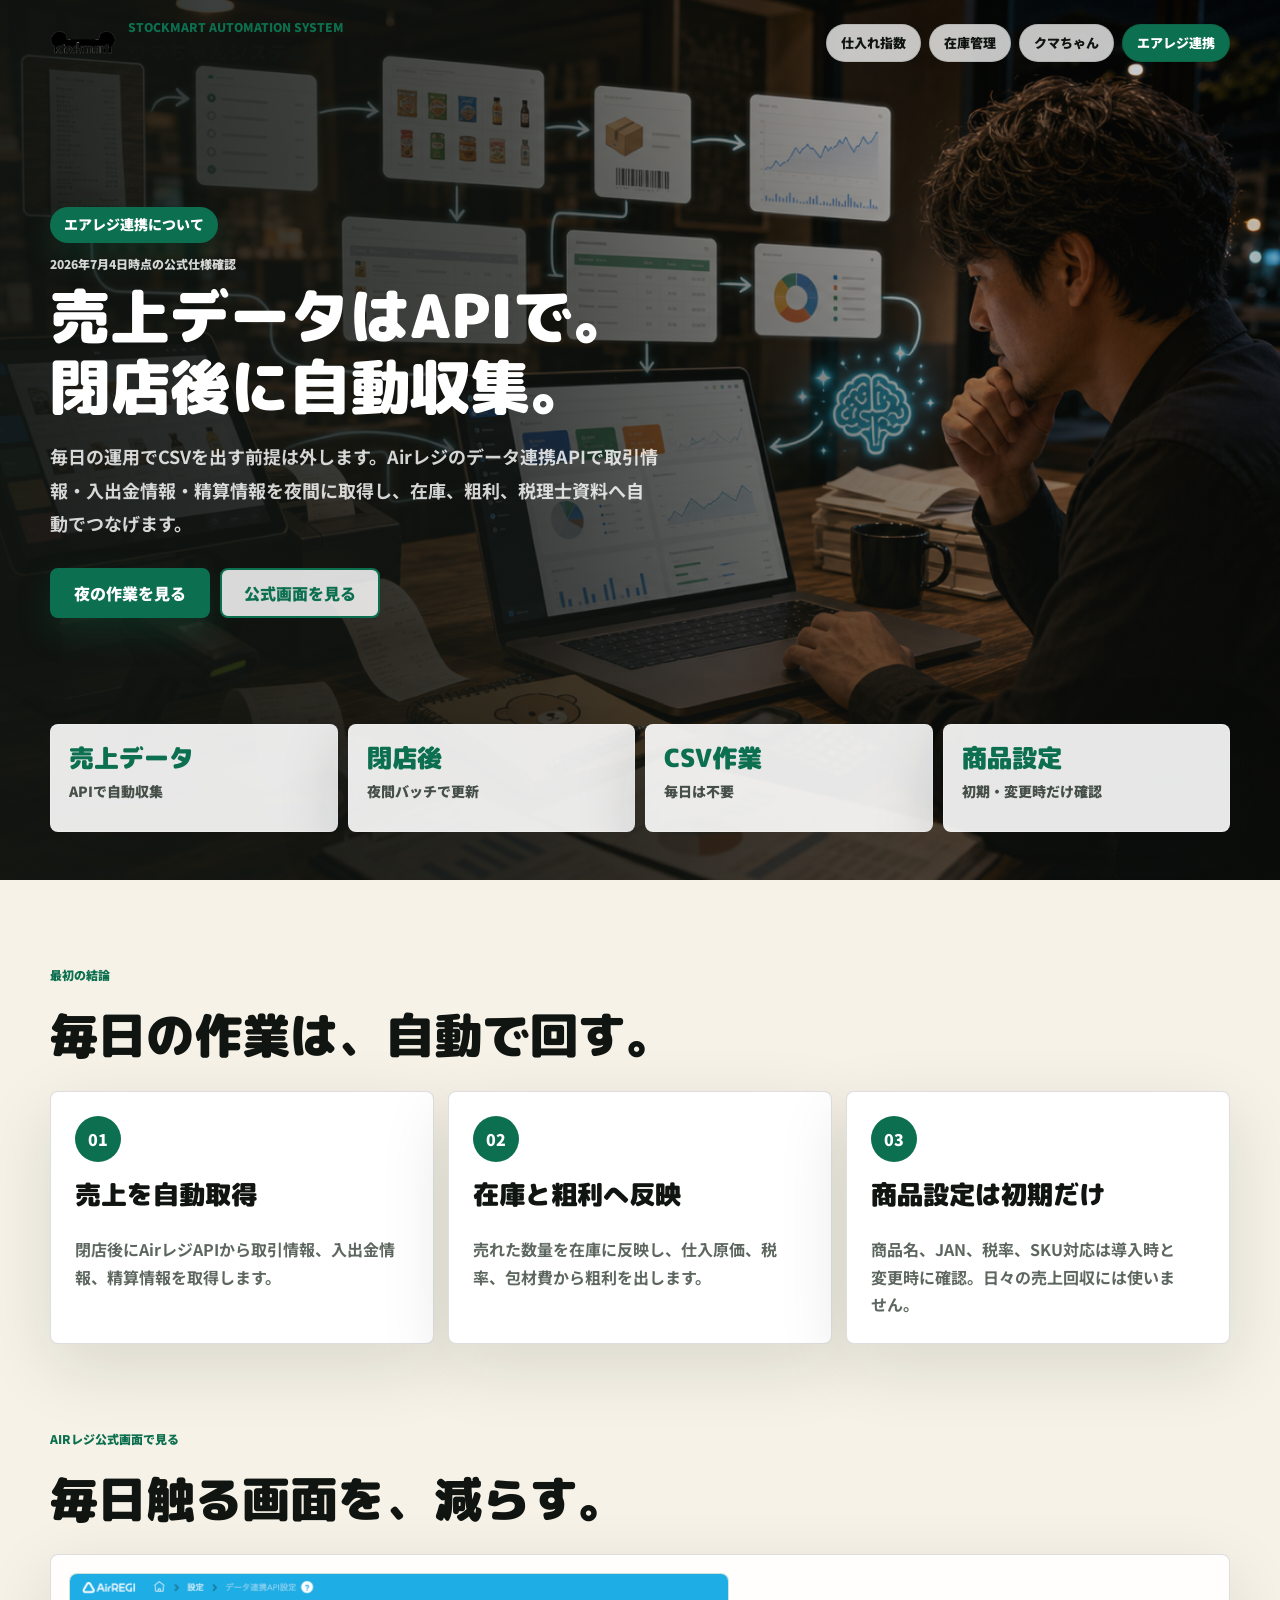
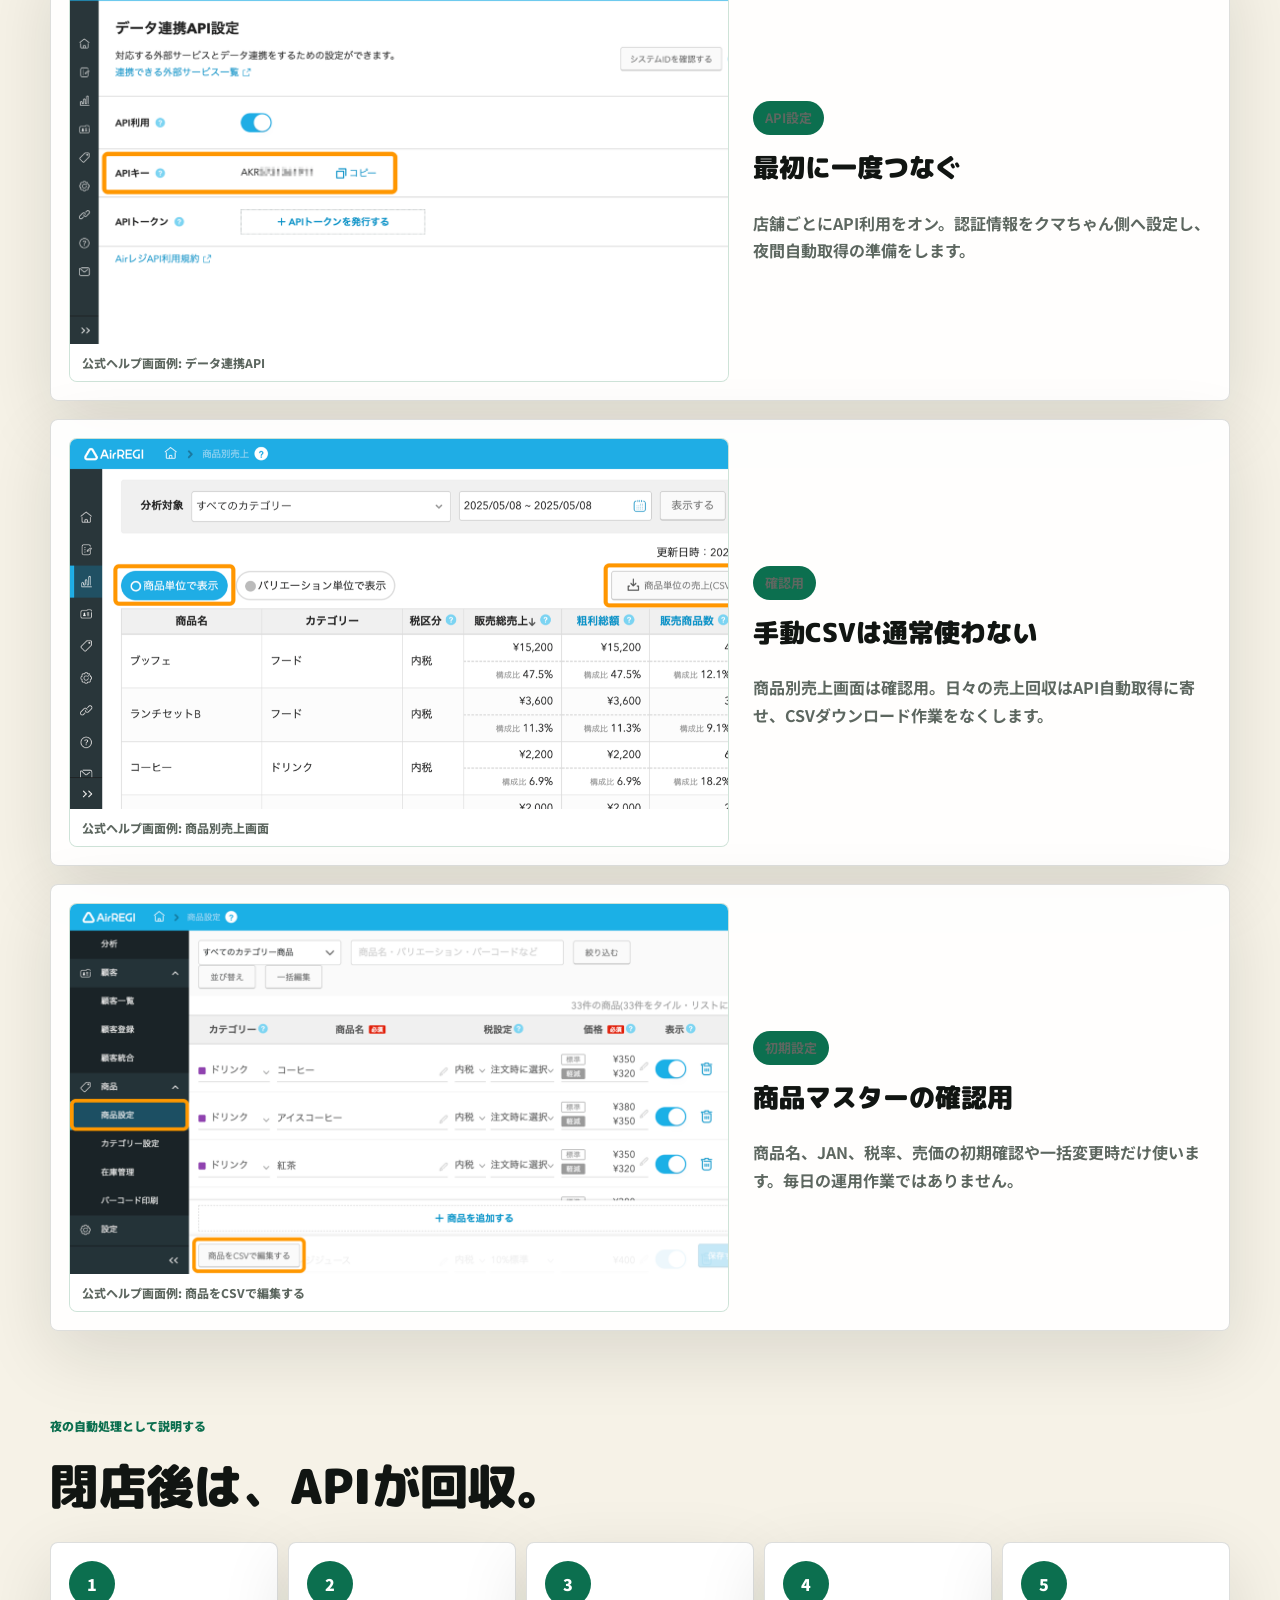
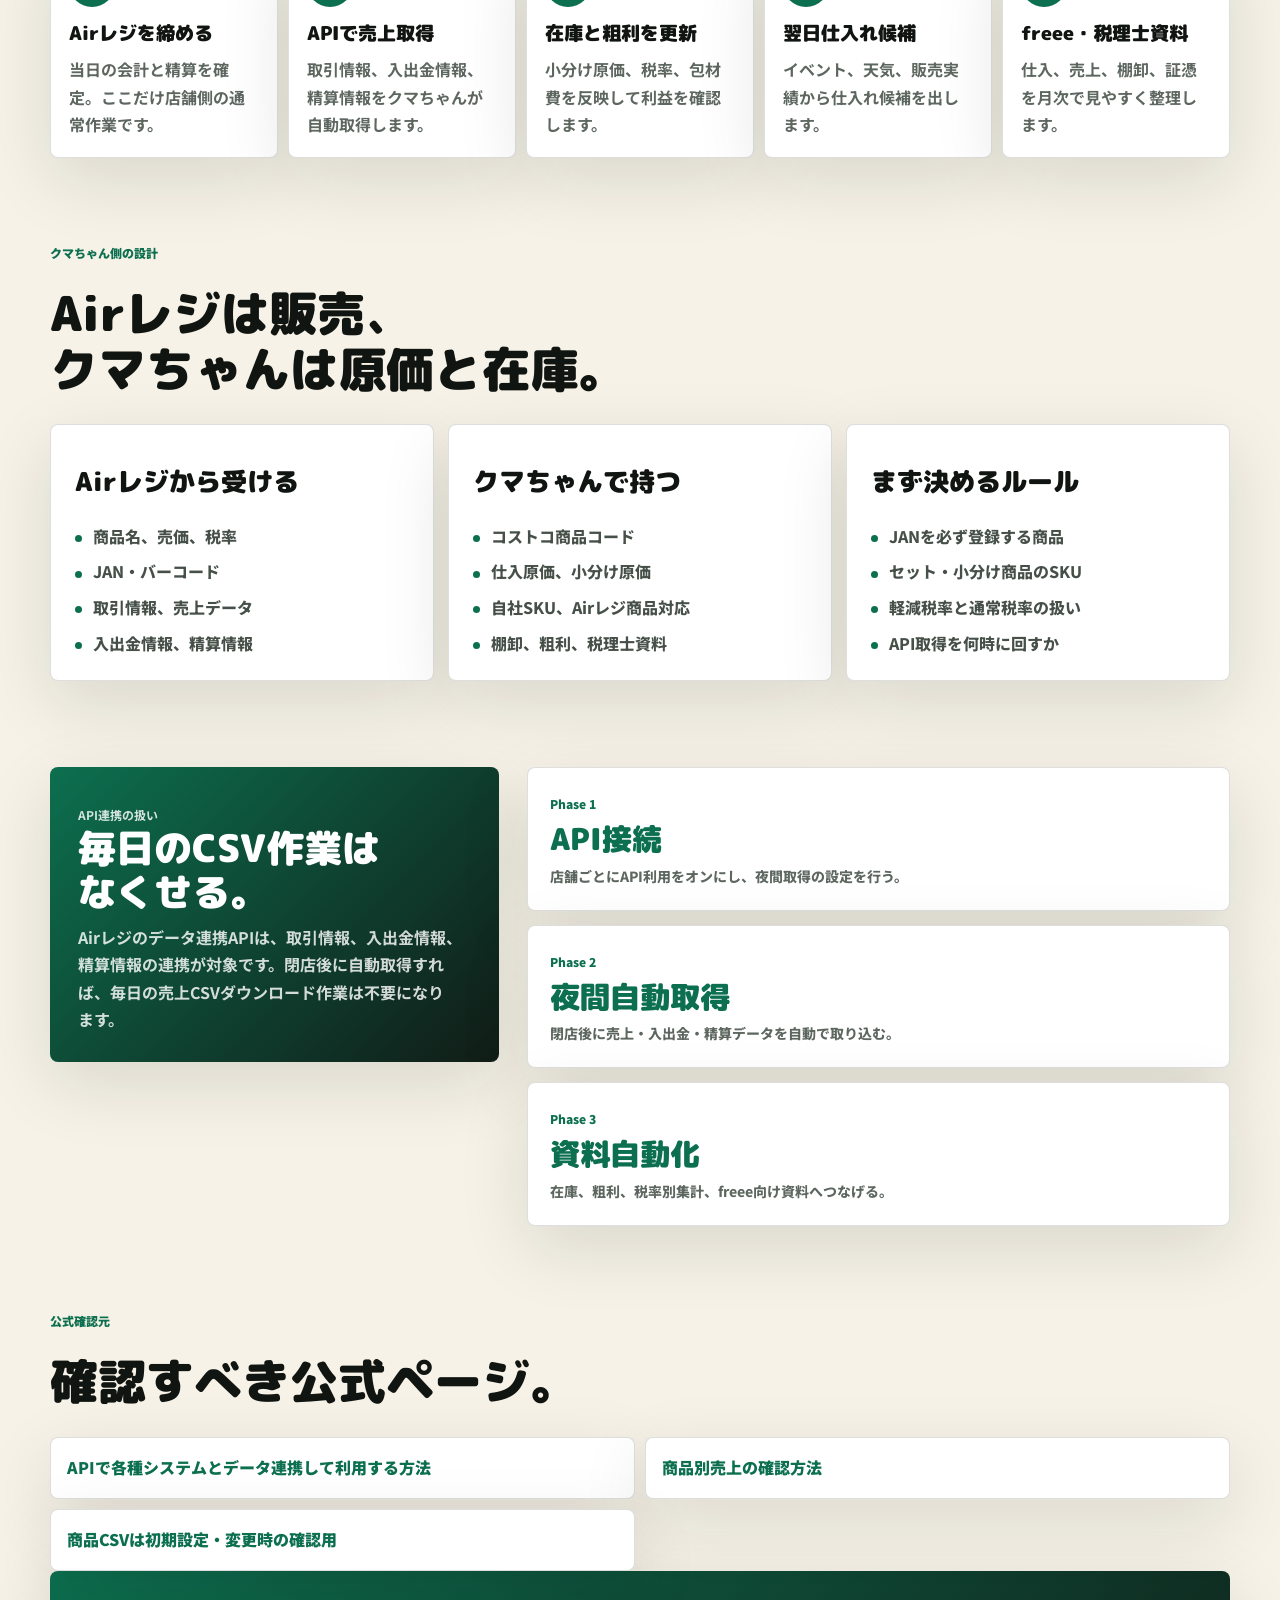
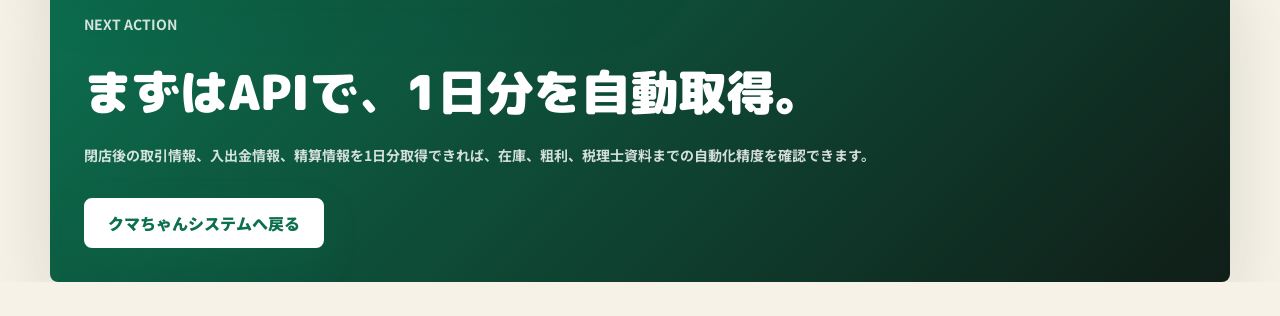
==== airregi-integration.html @ d3574bcf "Publish Stockmart LP pages" ====
<!doctype html>
<html lang="ja">
  <head>
    <meta charset="UTF-8" />
    <meta name="viewport" content="width=device-width, initial-scale=1.0" />
    <title>エアレジ連携について | クマちゃんシステム</title>
    <meta
      name="description"
      content="ストックマートのクマちゃんシステムとAirレジをAPI連携する考え方。閉店後の売上データ自動収集、在庫更新、粗利集計、freee・税理士資料までをわかりやすく整理します。"
    />
    <link rel="icon" href="./assets/stockmart-bear-logo-transparent.png" />
    <link rel="preconnect" href="https://fonts.googleapis.com" />
    <link rel="preconnect" href="https://fonts.gstatic.com" crossorigin />
    <link href="https://fonts.googleapis.com/css2?family=M+PLUS+Rounded+1c:wght@700;800;900&family=Noto+Sans+JP:wght@500;700;900&display=swap" rel="stylesheet" />
    <link rel="stylesheet" href="./system-proposal-v2.css?v=20260704-airregi" />
    <link rel="stylesheet" href="./airregi-integration.css?v=20260704-airregi" />
  </head>
  <body>
    <main class="sys-page airregi-page">
      <header class="sys-topbar">
        <a class="sys-brand" href="./index.html" aria-label="ストックマート デモトップへ">
          <img src="./assets/stockmart-bear-logo-transparent.png" alt="ストックマートのクマちゃんロゴ" />
          <span>
            <small>Stockmart automation system</small>
            <strong>クマちゃんシステム</strong>
          </span>
        </a>
        <nav class="sys-tabs" aria-label="画面切替">
          <a href="./index.html">仕入れ指数</a>
          <a href="./ocr.html">在庫管理</a>
          <a href="./system-proposal.html">クマちゃん</a>
          <a class="is-active" href="./airregi-integration.html" aria-current="page">エアレジ連携</a>
        </nav>
      </header>

      <section class="air-hero" aria-labelledby="air-title">
        <figure class="air-hero-image">
          <img src="./assets/airregi-integration-hero.png" alt="閉店後にAirレジAPI、商品マスター、売上履歴、会計資料をクマちゃんシステムへつなぐ夜間自動処理のイメージ" />
        </figure>
        <div class="air-hero-copy">
          <p class="hero-ai-message">エアレジ連携について</p>
          <p class="eyebrow">2026年7月4日時点の公式仕様確認</p>
          <h1 id="air-title"><span class="phrase">売上データはAPIで。</span><span class="phrase">閉店後に自動収集。</span></h1>
          <p class="air-lead">毎日の運用でCSVを出す前提は外します。Airレジのデータ連携APIで取引情報・入出金情報・精算情報を夜間に取得し、在庫、粗利、税理士資料へ自動でつなげます。</p>
          <div class="hero-actions">
            <a class="button primary" href="#night-work">夜の作業を見る</a>
            <a class="button secondary" href="#official-screens">公式画面を見る</a>
          </div>
        </div>
        <div class="air-hero-points" aria-label="連携の要点">
          <article><strong>売上データ</strong><span>APIで自動収集</span></article>
          <article><strong>閉店後</strong><span>夜間バッチで更新</span></article>
          <article><strong>CSV作業</strong><span>毎日は不要</span></article>
          <article><strong>商品設定</strong><span>初期・変更時だけ確認</span></article>
        </div>
      </section>

      <section class="section air-summary" aria-labelledby="summary-title">
        <div class="section-head">
          <p class="eyebrow">最初の結論</p>
          <h2 id="summary-title"><span class="phrase">毎日の作業は、</span><span class="phrase">自動で回す。</span></h2>
        </div>
        <div class="air-route-grid">
          <article>
            <span>01</span>
            <h3>売上を自動取得</h3>
            <p>閉店後にAirレジAPIから取引情報、入出金情報、精算情報を取得します。</p>
          </article>
          <article>
            <span>02</span>
            <h3>在庫と粗利へ反映</h3>
            <p>売れた数量を在庫に反映し、仕入原価、税率、包材費から粗利を出します。</p>
          </article>
          <article>
            <span>03</span>
            <h3>商品設定は初期だけ</h3>
            <p>商品名、JAN、税率、SKU対応は導入時と変更時に確認。日々の売上回収には使いません。</p>
          </article>
        </div>
      </section>

      <section id="official-screens" class="section official-screens" aria-labelledby="screen-title">
        <div class="section-head">
          <p class="eyebrow">Airレジ公式画面で見る</p>
          <h2 id="screen-title"><span class="phrase">毎日触る画面を、</span><span class="phrase">減らす。</span></h2>
        </div>
        <div class="screen-list">
          <article>
            <figure>
              <img src="./assets/airregi-official-api-auth.png" alt="Airレジのデータ連携API画面で認証情報をコピーする公式画面例" loading="lazy" decoding="async" />
              <figcaption>公式ヘルプ画面例: データ連携API</figcaption>
            </figure>
            <div>
              <p class="screen-label">API設定</p>
              <h3>最初に一度つなぐ</h3>
              <p>店舗ごとにAPI利用をオン。認証情報をクマちゃん側へ設定し、夜間自動取得の準備をします。</p>
            </div>
          </article>
          <article>
            <figure>
              <img src="./assets/airregi-official-sales-csv.png" alt="Airレジの商品別売上画面で商品単位の売上CSVをダウンロードする公式画面例" loading="lazy" decoding="async" />
              <figcaption>公式ヘルプ画面例: 商品別売上画面</figcaption>
            </figure>
            <div>
              <p class="screen-label">確認用</p>
              <h3>手動CSVは通常使わない</h3>
              <p>商品別売上画面は確認用。日々の売上回収はAPI自動取得に寄せ、CSVダウンロード作業をなくします。</p>
            </div>
          </article>
          <article>
            <figure>
              <img src="./assets/airregi-official-product-csv.png" alt="Airレジバックオフィスの商品設定画面で商品をCSVで編集する公式画面例" loading="lazy" decoding="async" />
              <figcaption>公式ヘルプ画面例: 商品をCSVで編集する</figcaption>
            </figure>
            <div>
              <p class="screen-label">初期設定</p>
              <h3>商品マスターの確認用</h3>
              <p>商品名、JAN、税率、売価の初期確認や一括変更時だけ使います。毎日の運用作業ではありません。</p>
            </div>
          </article>
        </div>
      </section>

      <section id="night-work" class="section night-work" aria-labelledby="night-title">
        <div class="section-head">
          <p class="eyebrow">夜の自動処理として説明する</p>
          <h2 id="night-title"><span class="phrase">閉店後は、</span><span class="phrase">APIが回収。</span></h2>
        </div>
        <div class="night-flow" aria-label="Airレジ連携の夜作業">
          <article>
            <span>1</span>
            <strong>Airレジを締める</strong>
            <p>当日の会計と精算を確定。ここだけ店舗側の通常作業です。</p>
          </article>
          <article>
            <span>2</span>
            <strong>APIで売上取得</strong>
            <p>取引情報、入出金情報、精算情報をクマちゃんが自動取得します。</p>
          </article>
          <article>
            <span>3</span>
            <strong>在庫と粗利を更新</strong>
            <p>小分け原価、税率、包材費を反映して利益を確認します。</p>
          </article>
          <article>
            <span>4</span>
            <strong>翌日仕入れ候補</strong>
            <p>イベント、天気、販売実績から仕入れ候補を出します。</p>
          </article>
          <article>
            <span>5</span>
            <strong>freee・税理士資料</strong>
            <p>仕入、売上、棚卸、証憑を月次で見やすく整理します。</p>
          </article>
        </div>
      </section>

      <section class="section data-design" aria-labelledby="design-title">
        <div class="section-head">
          <p class="eyebrow">クマちゃん側の設計</p>
          <h2 id="design-title"><span class="phrase">Airレジは販売、</span><span class="phrase">クマちゃんは原価と在庫。</span></h2>
        </div>
        <div class="data-grid">
          <article>
            <h3>Airレジから受ける</h3>
            <ul>
              <li>商品名、売価、税率</li>
              <li>JAN・バーコード</li>
              <li>取引情報、売上データ</li>
              <li>入出金情報、精算情報</li>
            </ul>
          </article>
          <article>
            <h3>クマちゃんで持つ</h3>
            <ul>
              <li>コストコ商品コード</li>
              <li>仕入原価、小分け原価</li>
              <li>自社SKU、Airレジ商品対応</li>
              <li>棚卸、粗利、税理士資料</li>
            </ul>
          </article>
          <article>
            <h3>まず決めるルール</h3>
            <ul>
              <li>JANを必ず登録する商品</li>
              <li>セット・小分け商品のSKU</li>
              <li>軽減税率と通常税率の扱い</li>
              <li>API取得を何時に回すか</li>
            </ul>
          </article>
        </div>
      </section>

      <section class="section api-plan" aria-labelledby="api-title">
        <div class="api-main">
          <p class="eyebrow">API連携の扱い</p>
          <h2 id="api-title"><span class="phrase">毎日のCSV作業は</span><span class="phrase">なくせる。</span></h2>
          <p>Airレジのデータ連携APIは、取引情報、入出金情報、精算情報の連携が対象です。閉店後に自動取得すれば、毎日の売上CSVダウンロード作業は不要になります。</p>
        </div>
        <div class="api-cards">
          <article>
            <small>Phase 1</small>
            <strong>API接続</strong>
            <span>店舗ごとにAPI利用をオンにし、夜間取得の設定を行う。</span>
          </article>
          <article>
            <small>Phase 2</small>
            <strong>夜間自動取得</strong>
            <span>閉店後に売上・入出金・精算データを自動で取り込む。</span>
          </article>
          <article>
            <small>Phase 3</small>
            <strong>資料自動化</strong>
            <span>在庫、粗利、税率別集計、freee向け資料へつなげる。</span>
          </article>
        </div>
      </section>

      <section class="section source-section" aria-labelledby="source-title">
        <div class="section-head">
          <p class="eyebrow">公式確認元</p>
          <h2 id="source-title"><span class="phrase">確認すべき公式ページ。</span></h2>
        </div>
        <div class="source-list">
          <a href="https://faq.airregi.jp/hc/ja/articles/48202752451353-API%E3%81%A7%E5%90%84%E7%A8%AE%E3%82%B7%E3%82%B9%E3%83%86%E3%83%A0%E3%81%A8%E3%83%87%E3%83%BC%E3%82%BF%E9%80%A3%E6%90%BA%E3%81%97%E3%81%A6%E5%88%A9%E7%94%A8%E3%81%99%E3%82%8B%E6%96%B9%E6%B3%95" target="_blank" rel="noreferrer">APIで各種システムとデータ連携して利用する方法</a>
          <a href="https://faq.airregi.jp/hc/ja/articles/202856694-%E5%95%86%E5%93%81%E5%88%A5%E5%A3%B2%E4%B8%8A%E3%81%AE%E7%A2%BA%E8%AA%8D%E6%96%B9%E6%B3%95" target="_blank" rel="noreferrer">商品別売上の確認方法</a>
          <a href="https://faq.airregi.jp/hc/ja/articles/19287077375257-%E5%95%86%E5%93%81%E3%82%92CSV%E3%83%95%E3%82%A1%E3%82%A4%E3%83%AB%E3%81%A7%E4%B8%80%E6%8B%AC%E7%99%BB%E9%8C%B2-%E7%B7%A8%E9%9B%86%E3%81%99%E3%82%8B" target="_blank" rel="noreferrer">商品CSVは初期設定・変更時の確認用</a>
        </div>
      </section>

      <section class="section final-section" aria-labelledby="final-title">
        <p class="eyebrow">Next Action</p>
        <h2 id="final-title"><span class="phrase">まずはAPIで、</span><span class="phrase">1日分を自動取得。</span></h2>
        <p>閉店後の取引情報、入出金情報、精算情報を1日分取得できれば、在庫、粗利、税理士資料までの自動化精度を確認できます。</p>
        <a class="button final-button" href="./system-proposal.html">クマちゃんシステムへ戻る</a>
      </section>
    </main>
  </body>
</html>
---- system-proposal-v2.css ----
:root {
  color-scheme: light;
  --ink: #111512;
  --muted: #5d6760;
  --paper: #f6f2e7;
  --panel: #ffffff;
  --line: rgba(17, 21, 18, 0.14);
  --green: #0c6f4f;
  --green-dark: #084632;
  --lime: #b7d734;
  --yellow: #ffe26f;
  --orange: #f47a3c;
  --shadow: 0 22px 70px rgba(17, 21, 18, 0.12);
}

* {
  box-sizing: border-box;
}

html {
  scroll-behavior: smooth;
}

body {
  margin: 0;
  color: var(--ink);
  background:
    linear-gradient(180deg, rgba(255, 226, 111, 0.16), transparent 420px),
    var(--paper);
  font-family: "Noto Sans JP", system-ui, -apple-system, BlinkMacSystemFont, "Segoe UI", sans-serif;
  line-break: normal;
  word-break: normal;
}

a {
  color: inherit;
}

img {
  display: block;
  max-width: 100%;
}

.sys-page {
  overflow: clip;
}

.sys-page * {
  min-width: 0;
}

.sys-topbar {
  position: absolute;
  top: 0;
  left: 50%;
  z-index: 10;
  display: flex;
  align-items: center;
  justify-content: space-between;
  gap: 20px;
  width: min(1180px, calc(100vw - 32px));
  padding: 18px 0;
  transform: translateX(-50%);
}

.sys-brand {
  display: inline-flex;
  align-items: center;
  gap: 12px;
  text-decoration: none;
}

.sys-brand img {
  width: 66px;
}

.sys-brand span {
  display: grid;
  gap: 2px;
}

.sys-brand small,
.eyebrow,
.hero-metrics small,
.payback-cards small,
.mock-grid small,
.start-list span {
  color: var(--green);
  font-size: 12px;
  font-weight: 900;
  letter-spacing: 0;
  text-transform: uppercase;
}

.sys-brand strong {
  font-family: "M PLUS Rounded 1c", "Noto Sans JP", sans-serif;
  font-size: 20px;
  font-weight: 900;
}

.sys-tabs {
  display: flex;
  flex-wrap: wrap;
  gap: 8px;
}

.sys-tabs a {
  display: inline-flex;
  align-items: center;
  justify-content: center;
  min-height: 38px;
  padding: 0 14px;
  border: 1px solid rgba(17, 21, 18, 0.1);
  border-radius: 999px;
  background: rgba(255, 255, 255, 0.76);
  font-size: 13px;
  font-weight: 900;
  text-decoration: none;
  backdrop-filter: blur(14px);
}

.sys-tabs a.is-active {
  color: #fff;
  background: var(--green);
}

.sys-hero {
  position: relative;
  display: grid;
  min-height: 880px;
  padding: 128px calc((100vw - min(1180px, calc(100vw - 32px))) / 2) 48px;
  background: #f8f5ed;
}

.hero-image {
  position: absolute;
  inset: 0;
  margin: 0;
}

.hero-image::after {
  position: absolute;
  inset: 0;
  content: "";
  background:
    linear-gradient(90deg, rgba(246, 242, 231, 0.98) 0%, rgba(246, 242, 231, 0.9) 32%, rgba(246, 242, 231, 0.24) 62%, rgba(246, 242, 231, 0.02) 100%),
    linear-gradient(180deg, rgba(246, 242, 231, 0.15), rgba(246, 242, 231, 0.92));
}

.hero-image img {
  width: 100%;
  height: 100%;
  object-fit: cover;
  object-position: center;
}

.hero-copy {
  position: relative;
  z-index: 2;
  align-self: center;
  width: min(650px, calc(100vw - 32px));
  padding: 70px 0 78px;
}

.eyebrow {
  margin: 0 0 12px;
}

.hero-ai-message {
  display: inline-flex;
  align-items: center;
  min-height: 36px;
  padding: 0 14px;
  margin: 0 0 12px;
  border-radius: 999px;
  color: #fff;
  background: var(--green);
  font-size: 14px;
  font-weight: 900;
  line-height: 1.4;
  box-shadow: 0 14px 30px rgba(12, 111, 79, 0.22);
}

h1,
h2,
h3,
p {
  margin-top: 0;
}

.hero-copy h1,
.section h2,
.final-section h2 {
  margin: 0;
  font-family: "M PLUS Rounded 1c", "Noto Sans JP", sans-serif;
  font-weight: 900;
  letter-spacing: 0;
  text-wrap: balance;
  word-break: keep-all;
  overflow-wrap: normal;
}

.phrase {
  display: inline-block;
  white-space: nowrap;
}

.hero-copy h1 {
  max-width: 580px;
  font-size: 86px;
  line-height: 0.98;
  white-space: nowrap;
}

.hero-lead {
  max-width: 570px;
  margin: 22px 0 0;
  color: #26302a;
  font-size: 19px;
  font-weight: 700;
  line-height: 1.86;
  text-wrap: pretty;
}

.keep {
  white-space: nowrap;
}

.hero-actions {
  display: flex;
  flex-wrap: wrap;
  gap: 10px;
  margin-top: 28px;
}

.button {
  display: inline-flex;
  align-items: center;
  justify-content: center;
  white-space: nowrap;
  min-height: 50px;
  padding: 0 22px;
  border: 2px solid var(--green);
  border-radius: 8px;
  font-weight: 900;
  text-decoration: none;
  word-break: keep-all;
}

.button.primary,
.final-button {
  color: #fff;
  background: var(--green);
  box-shadow: 0 14px 34px rgba(12, 111, 79, 0.24);
}

.button.secondary {
  color: var(--green);
  background: rgba(255, 255, 255, 0.84);
}

.hero-benefits {
  position: relative;
  z-index: 2;
  align-self: end;
  width: min(1180px, calc(100vw - 32px));
}

.benefit-kicker {
  display: inline-flex;
  align-items: center;
  min-height: 34px;
  padding: 0 12px;
  margin: 0 0 10px;
  border-radius: 999px;
  color: #fff;
  background: rgba(17, 21, 18, 0.78);
  font-size: 13px;
  font-weight: 900;
  backdrop-filter: blur(12px);
}

.hero-metrics {
  display: grid;
  grid-template-columns: repeat(auto-fit, minmax(175px, 1fr));
  gap: 10px;
}

.hero-metrics article,
.impact-grid article,
.flow-lane article,
.payback-cards article,
.feature-grid article,
.start-list li,
.check-section li {
  border: 1px solid var(--line);
  border-radius: 8px;
  background: rgba(255, 255, 255, 0.91);
  box-shadow: var(--shadow);
}

.hero-metrics article {
  min-height: 150px;
  padding: 16px;
  backdrop-filter: blur(16px);
}

.hero-metrics small {
  display: inline-flex;
  align-items: center;
  justify-content: center;
  width: 32px;
  height: 32px;
  border-radius: 50%;
  color: #fff;
  background: var(--green);
}

.hero-metrics strong {
  display: block;
  min-height: 52px;
  margin-top: 12px;
  font-family: "M PLUS Rounded 1c", "Noto Sans JP", sans-serif;
  color: var(--green);
  font-size: 23px;
  font-weight: 900;
  line-height: 1.12;
  white-space: nowrap;
}

.hero-metrics span,
.impact-grid p,
.flow-lane p,
.payback-main p,
.feature-grid p,
.demand-copy p,
.expansion-copy p,
.final-section p,
.check-section li {
  display: block;
  margin-top: 8px;
  color: var(--muted);
  font-size: 14px;
  font-weight: 700;
  line-height: 1.7;
  text-wrap: pretty;
}

.section,
.final-section {
  width: min(1180px, calc(100vw - 32px));
  margin: 0 auto;
}

.section {
  padding: 86px 0 0;
}

.section-head {
  display: grid;
  gap: 12px;
  max-width: 840px;
}

.section h2,
.final-section h2 {
  font-size: 48px;
  line-height: 1.16;
}

.impact-grid {
  display: grid;
  grid-template-columns: repeat(4, 1fr);
  gap: 12px;
  margin-top: 28px;
}

.impact-image {
  margin: 28px 0 0;
  overflow: hidden;
  border: 1px solid var(--line);
  border-radius: 8px;
  background: #fff;
  box-shadow: var(--shadow);
}

.impact-grid article,
.feature-grid article {
  padding: 20px;
}

.impact-grid span {
  display: inline-flex;
  align-items: center;
  min-height: 32px;
  padding: 0 12px;
  border-radius: 999px;
  color: #fff;
  background: var(--green);
  font-size: 13px;
  font-weight: 900;
}

.impact-grid h3,
.feature-grid h3 {
  margin: 16px 0 0;
  font-size: 21px;
  line-height: 1.34;
  text-wrap: balance;
  word-break: keep-all;
}

.simple-grid {
  display: grid;
  grid-template-columns: repeat(3, 1fr);
  gap: 12px;
  margin-top: 28px;
}

.simple-grid article {
  min-height: 210px;
  padding: 24px;
  border: 1px solid var(--line);
  border-radius: 8px;
  background: #fff;
  box-shadow: var(--shadow);
}

.simple-grid span {
  display: grid;
  place-items: center;
  width: 54px;
  height: 54px;
  border-radius: 50%;
  color: #fff;
  background: var(--green);
  font-family: "M PLUS Rounded 1c", "Noto Sans JP", sans-serif;
  font-size: 24px;
  font-weight: 900;
}

.simple-grid h3 {
  margin: 20px 0 0;
  font-family: "M PLUS Rounded 1c", "Noto Sans JP", sans-serif;
  font-size: 30px;
  line-height: 1.2;
}

.simple-grid p {
  margin: 12px 0 0;
  color: var(--muted);
  font-size: 15px;
  font-weight: 700;
  line-height: 1.7;
}

.compare-section {
  display: grid;
  grid-template-columns: minmax(260px, 380px) minmax(0, 1fr);
  gap: 28px;
  align-items: end;
}

.compare-copy {
  padding-bottom: 16px;
}

.compare-image,
.dashboard-image,
.demand-image,
.customer-image,
.expansion-image {
  margin: 0;
  overflow: hidden;
  border: 1px solid var(--line);
  border-radius: 8px;
  background: #fff;
  box-shadow: var(--shadow);
}

.compare-image {
  position: relative;
}

.compare-image img,
.dashboard-image img,
.demand-image img,
.customer-image img,
.impact-image img,
.expansion-image img {
  width: 100%;
  aspect-ratio: 16 / 9;
  object-fit: cover;
}

.compare-image figcaption {
  position: absolute;
  right: 0;
  bottom: 0;
  left: 0;
  display: grid;
  grid-template-columns: 1fr 1fr;
  gap: 1px;
  padding: 10px;
  background: linear-gradient(180deg, transparent, rgba(0, 0, 0, 0.62));
}

.compare-image figcaption span {
  display: inline-flex;
  align-items: center;
  justify-content: center;
  min-height: 42px;
  padding: 0 12px;
  border-radius: 8px;
  color: #fff;
  background: rgba(17, 21, 18, 0.68);
  font-size: 14px;
  font-weight: 900;
  text-align: center;
}

.flow-lane {
  display: grid;
  grid-template-columns: repeat(5, 1fr);
  gap: 10px;
  margin-top: 28px;
}

.flow-lane article {
  padding: 18px;
}

.flow-lane span {
  display: inline-flex;
  align-items: center;
  justify-content: center;
  width: 42px;
  height: 42px;
  border-radius: 50%;
  color: #fff;
  background: var(--green);
  font-weight: 900;
}

.flow-lane strong {
  display: block;
  margin-top: 14px;
  font-size: 18px;
  line-height: 1.35;
}

.payback-section {
  display: grid;
  grid-template-columns: minmax(300px, 440px) minmax(0, 1fr);
  gap: 28px;
  align-items: start;
}

.payback-main {
  position: sticky;
  top: 20px;
  padding: 28px;
  border-radius: 8px;
  color: #fff;
  background:
    linear-gradient(135deg, rgba(12, 111, 79, 0.94), rgba(17, 21, 18, 0.93)),
    var(--green);
  box-shadow: var(--shadow);
}

.payback-main .eyebrow,
.payback-main p {
  color: rgba(255, 255, 255, 0.82);
}

.payback-main h2 {
  color: #fff;
  font-size: 40px;
}

.payback-cards {
  display: grid;
  grid-template-columns: repeat(3, 1fr);
  gap: 12px;
}

.payback-cards article {
  padding: 20px;
}

.payback-cards strong {
  display: block;
  margin-top: 10px;
  font-family: "M PLUS Rounded 1c", "Noto Sans JP", sans-serif;
  color: var(--green);
  font-size: 32px;
  font-weight: 900;
  line-height: 1;
  white-space: nowrap;
}

.payback-cards span {
  display: block;
  margin-top: 10px;
  color: var(--muted);
  font-size: 13px;
  font-weight: 900;
}

.payback-bars {
  display: grid;
  grid-column: 2;
  gap: 12px;
  margin-top: 14px;
  padding: 18px;
  border: 1px solid var(--line);
  border-radius: 8px;
  background: #fff;
  box-shadow: var(--shadow);
}

.payback-bars div {
  display: grid;
  grid-template-columns: minmax(0, 1fr) 88px;
  gap: 12px;
  align-items: center;
}

.payback-bars span {
  position: relative;
  display: flex;
  align-items: center;
  min-height: 34px;
  padding: 0 10px;
  overflow: hidden;
  isolation: isolate;
  border-radius: 8px;
  color: #fff;
  background: #dde6df;
  font-size: 13px;
  font-weight: 900;
}

.payback-bars span::before {
  position: absolute;
  inset: 0 auto 0 0;
  z-index: -1;
  width: var(--w);
  content: "";
  background: linear-gradient(90deg, var(--green), var(--lime));
}

.payback-bars strong {
  color: var(--green);
  font-family: "M PLUS Rounded 1c", "Noto Sans JP", sans-serif;
  font-size: 22px;
  font-weight: 900;
  text-align: right;
  white-space: nowrap;
}

.dashboard-section,
.demand-section,
.customer-section,
.expansion-section {
  display: grid;
  grid-template-columns: minmax(0, 1.12fr) minmax(300px, 0.88fr);
  gap: 28px;
  align-items: center;
}

.screen-mock {
  margin-top: 24px;
  padding: 16px;
  border: 1px solid var(--line);
  border-radius: 8px;
  background: #fff;
  box-shadow: var(--shadow);
}

.mock-top {
  display: flex;
  align-items: center;
  justify-content: space-between;
  gap: 10px;
  padding: 14px;
  border-radius: 8px;
  color: #fff;
  background: var(--green);
  font-weight: 900;
}

.mock-top strong {
  color: var(--yellow);
}

.mock-grid {
  display: grid;
  grid-template-columns: repeat(2, 1fr);
  gap: 10px;
  margin-top: 10px;
}

.mock-grid article {
  min-height: 96px;
  padding: 14px;
  border-radius: 8px;
  background: #f3f7f0;
}

.mock-grid strong {
  display: block;
  margin-top: 10px;
  font-family: "M PLUS Rounded 1c", "Noto Sans JP", sans-serif;
  color: var(--green);
  font-size: 28px;
  font-weight: 900;
}

.demand-section,
.customer-section {
  grid-template-columns: minmax(300px, 0.78fr) minmax(0, 1.22fr);
}

.expansion-section {
  grid-template-columns: minmax(0, 1.22fr) minmax(300px, 0.78fr);
}

.demand-tags,
.customer-tags,
.expansion-tags {
  display: flex;
  flex-wrap: wrap;
  gap: 10px;
  margin-top: 24px;
}

.demand-tags span,
.customer-tags span,
.expansion-tags span {
  display: inline-flex;
  align-items: center;
  min-height: 40px;
  padding: 0 14px;
  border-radius: 999px;
  color: var(--green);
  background: #fff;
  border: 1px solid var(--line);
  font-size: 14px;
  font-weight: 900;
  word-break: keep-all;
}

.feature-grid {
  display: grid;
  grid-template-columns: repeat(2, minmax(0, 1fr));
  gap: 16px;
  margin-top: 28px;
}

.feature-section h2 span {
  display: inline;
}

.feature-grid article {
  display: grid;
  grid-template-columns: minmax(190px, 0.82fr) minmax(0, 1fr);
  gap: 18px;
  align-items: center;
  min-height: 238px;
  padding: 14px;
  overflow: hidden;
  background: rgba(255, 255, 255, 0.94);
}

.feature-thumb {
  margin: 0;
  overflow: hidden;
  border: 1px solid rgba(12, 111, 79, 0.14);
  border-radius: 8px;
  background: #eef5ef;
}

.feature-thumb img {
  display: block;
  width: 100%;
  aspect-ratio: 4 / 3;
  object-fit: cover;
}

.feature-body {
  min-width: 0;
  padding: 4px 6px 4px 0;
}

.feature-grid span {
  display: inline-flex;
  align-items: center;
  justify-content: center;
  width: 48px;
  height: 48px;
  border-radius: 50%;
  color: #fff;
  background: var(--green);
  font-size: 16px;
  font-weight: 900;
}

.feature-grid h3 {
  margin-top: 16px;
  font-family: "M PLUS Rounded 1c", "Noto Sans JP", sans-serif;
  font-size: 27px;
  line-height: 1.22;
}

.feature-grid p {
  margin: 10px 0 0;
  color: var(--muted);
  font-size: 15px;
  font-weight: 700;
  line-height: 1.65;
}

.start-list {
  display: grid;
  grid-template-columns: repeat(5, 1fr);
  gap: 10px;
  padding: 0;
  margin: 28px 0 0;
  list-style: none;
}

.start-list li {
  position: relative;
  min-height: 142px;
  padding: 20px;
}

.start-list li::after {
  position: absolute;
  right: -17px;
  top: 50%;
  z-index: 2;
  display: grid;
  place-items: center;
  width: 34px;
  height: 34px;
  border: 4px solid var(--paper);
  border-radius: 50%;
  color: #fff;
  background: var(--orange);
  content: ">";
  font-weight: 900;
  transform: translateY(-50%);
}

.start-list li:last-child::after {
  display: none;
}

.start-list strong {
  display: block;
  margin-top: 16px;
  font-size: 19px;
  line-height: 1.35;
}

.check-section {
  display: grid;
  grid-template-columns: minmax(280px, 0.7fr) 1fr;
  gap: 28px;
  align-items: start;
  padding-bottom: 86px;
}

.check-section ul {
  display: grid;
  grid-template-columns: repeat(2, 1fr);
  gap: 10px;
  padding: 0;
  margin: 0;
  list-style: none;
}

.check-section li {
  min-height: 58px;
  padding: 16px;
}

.savings-section {
  display: grid;
  grid-template-columns: minmax(300px, 0.72fr) minmax(0, 1fr);
  gap: 28px;
  align-items: start;
  padding-bottom: 86px;
}

.savings-main {
  padding: 28px;
  border-radius: 8px;
  color: #fff;
  background:
    linear-gradient(135deg, rgba(12, 111, 79, 0.94), rgba(17, 21, 18, 0.93)),
    var(--green);
  box-shadow: var(--shadow);
}

.savings-main .eyebrow,
.savings-main p {
  color: rgba(255, 255, 255, 0.82);
}

.savings-main h2 {
  color: #fff;
  font-size: 40px;
}

.savings-main p {
  margin: 16px 0 0;
}

.savings-grid {
  display: grid;
  gap: 12px;
}

.savings-grid article {
  padding: 22px;
  border: 1px solid var(--line);
  border-radius: 8px;
  background: #fff;
  box-shadow: var(--shadow);
}

.savings-grid small {
  color: var(--green);
  font-size: 12px;
  font-weight: 900;
}

.savings-grid strong {
  display: block;
  margin-top: 8px;
  font-family: "M PLUS Rounded 1c", "Noto Sans JP", sans-serif;
  color: var(--green);
  font-size: 32px;
  font-weight: 900;
  line-height: 1.15;
}

.savings-grid span {
  display: block;
  margin-top: 8px;
  color: var(--muted);
  font-size: 14px;
  font-weight: 800;
}

.savings-grid .total {
  background: #f3f7f0;
}

.final-section {
  display: grid;
  justify-items: start;
  gap: 16px;
  margin-bottom: 34px;
  padding: 34px;
  border-radius: 8px;
  color: #fff;
  background:
    linear-gradient(135deg, rgba(12, 111, 79, 0.94), rgba(17, 21, 18, 0.9)),
    var(--green);
  box-shadow: var(--shadow);
}

.final-section .eyebrow,
.final-section p {
  color: rgba(255, 255, 255, 0.82);
}

.final-section .button {
  border-color: #fff;
  color: var(--green);
  background: #fff;
}

@media (max-width: 1080px) {
  .impact-grid,
  .simple-grid {
    grid-template-columns: repeat(2, 1fr);
  }

  .feature-grid {
    grid-template-columns: 1fr;
  }

  .feature-grid article {
    grid-template-columns: minmax(220px, 0.54fr) minmax(0, 1fr);
  }

  .flow-lane,
  .start-list {
    grid-template-columns: 1fr;
  }

  .start-list li {
    min-height: auto;
  }

  .start-list li::after {
    right: auto;
    top: auto;
    bottom: -22px;
    left: 22px;
    transform: rotate(90deg);
  }

  .compare-section,
  .payback-section,
  .dashboard-section,
  .demand-section,
  .customer-section,
  .expansion-section,
  .check-section,
  .savings-section {
    grid-template-columns: 1fr;
  }

  .payback-main {
    position: static;
  }

  .payback-bars {
    grid-column: auto;
  }
}

@media (max-width: 640px) {
  .sys-topbar {
    position: relative;
    left: auto;
    display: grid;
    width: min(calc(100vw - 20px), 440px);
    padding: 12px 0 8px;
    margin: 0 auto;
    transform: none;
  }

  .sys-tabs {
    display: grid;
    grid-template-columns: repeat(2, 1fr);
    gap: 6px;
  }

  .sys-tabs a {
    min-height: 36px;
    padding: 0 8px;
    font-size: 12px;
  }

  .sys-hero {
    grid-template-columns: minmax(0, 1fr);
    min-height: auto;
    padding: 0 10px 26px;
  }

  .hero-image {
    position: relative;
    width: 100%;
    max-width: 100%;
    overflow: hidden;
    border-radius: 8px;
    box-shadow: var(--shadow);
  }

  .hero-image::after {
    background: linear-gradient(180deg, rgba(246, 242, 231, 0.03), rgba(246, 242, 231, 0.58));
  }

  .hero-image img {
    height: auto;
    aspect-ratio: 16 / 11;
    object-fit: cover;
    object-position: 62% center;
  }

  .hero-copy {
    width: 100%;
    max-width: 100%;
    padding: 22px 0 0;
  }

  .hero-copy h1 {
    font-size: 40px;
    line-height: 1.05;
  }

  .hero-lead {
    margin-top: 16px;
    font-size: 15px;
    line-height: 1.75;
  }

  .hero-actions {
    display: grid;
    grid-template-columns: 1fr;
  }

  .button {
    width: 100%;
    min-height: 48px;
  }

  .hero-metrics,
  .payback-cards,
  .mock-grid,
  .check-section ul {
    grid-template-columns: 1fr;
  }

  .hero-benefits,
  .hero-metrics {
    width: 100%;
    max-width: 100%;
  }

  .hero-benefits {
    margin-top: 16px;
  }

  .hero-metrics article {
    min-height: auto;
  }

  .hero-metrics strong {
    min-height: auto;
    font-size: 24px;
  }

  .section,
  .final-section {
    width: min(calc(100vw - 20px), 440px);
  }

  .section {
    padding-top: 54px;
  }

  .section h2,
  .final-section h2,
  .payback-main h2 {
    font-size: 30px;
    line-height: 1.28;
  }

  .impact-grid,
  .feature-grid,
  .simple-grid {
    grid-template-columns: 1fr;
  }

  .simple-grid article {
    min-height: auto;
    padding: 20px;
  }

  .feature-grid article {
    grid-template-columns: 1fr;
    min-height: auto;
  }

  .feature-body {
    padding: 2px;
  }

  .feature-grid h3 {
    font-size: 24px;
  }

  .feature-section h2 span {
    display: block;
  }

  .compare-image figcaption {
    position: static;
    grid-template-columns: 1fr;
    background: #111512;
  }

  .payback-bars div {
    grid-template-columns: 1fr 88px;
  }

  .dashboard-image img,
  .demand-image img,
  .customer-image img,
  .impact-image img,
  .expansion-image img {
    aspect-ratio: 4 / 3;
  }

  .demand-tags span,
  .customer-tags span,
  .expansion-tags span {
    min-height: 36px;
    font-size: 13px;
  }

  .final-section {
    margin-bottom: 18px;
    padding: 24px 18px;
  }

  .savings-section {
    padding-bottom: 54px;
  }

  .savings-main h2 {
    font-size: 30px;
    line-height: 1.28;
  }

  .savings-grid strong {
    font-size: 27px;
  }
}

@media (max-width: 360px) {
  .hero-copy h1 {
    font-size: 33px;
  }

  .section h2,
  .payback-main h2,
  .savings-main h2 {
    font-size: 26px;
    line-height: 1.32;
  }

  .final-section h2 {
    font-size: 24px;
    line-height: 1.34;
  }

  .savings-grid strong {
    font-size: 27px;
  }
}
---- airregi-integration.css ----
.airregi-page {
  background:
    linear-gradient(180deg, rgba(255, 226, 111, 0.16), transparent 430px),
    #f6f2e7;
}

.airregi-page p,
.airregi-page li {
  line-break: normal;
  text-wrap: pretty;
}

.air-hero {
  position: relative;
  display: grid;
  min-height: 880px;
  padding: 128px calc((100vw - min(1180px, calc(100vw - 32px))) / 2) 48px;
  overflow: hidden;
  background: #111512;
}

.air-hero-image {
  position: absolute;
  inset: 0;
  margin: 0;
}

.air-hero-image::after {
  position: absolute;
  inset: 0;
  content: "";
  background:
    linear-gradient(90deg, rgba(17, 21, 18, 0.9) 0%, rgba(17, 21, 18, 0.66) 40%, rgba(17, 21, 18, 0.18) 72%, rgba(17, 21, 18, 0.02) 100%),
    linear-gradient(180deg, rgba(17, 21, 18, 0.08), rgba(17, 21, 18, 0.62));
}

.air-hero-image img {
  width: 100%;
  height: 100%;
  object-fit: cover;
  object-position: center;
}

.air-hero-copy {
  position: relative;
  z-index: 2;
  align-self: center;
  width: min(690px, calc(100vw - 32px));
  padding: 70px 0 78px;
  color: #fff;
}

.air-hero-copy .eyebrow,
.air-hero-copy .air-lead {
  color: rgba(255, 255, 255, 0.82);
}

.air-hero-copy h1 {
  display: grid;
  gap: 8px;
  margin: 0;
  font-family: "M PLUS Rounded 1c", "Noto Sans JP", sans-serif;
  font-size: 60px;
  font-weight: 900;
  line-height: 1.05;
  letter-spacing: 0;
  text-wrap: balance;
}

.air-lead {
  max-width: 610px;
  margin: 22px 0 0;
  font-size: 18px;
  font-weight: 700;
  line-height: 1.85;
}

.air-hero-points {
  position: relative;
  z-index: 2;
  align-self: end;
  display: grid;
  grid-template-columns: repeat(4, 1fr);
  gap: 10px;
  width: min(1180px, calc(100vw - 32px));
}

.air-hero-points article {
  min-height: 108px;
  padding: 18px;
  border: 1px solid rgba(255, 255, 255, 0.24);
  border-radius: 8px;
  background: rgba(255, 255, 255, 0.9);
  box-shadow: 0 22px 70px rgba(17, 21, 18, 0.2);
}

.air-hero-points strong {
  display: block;
  color: var(--green);
  font-family: "M PLUS Rounded 1c", "Noto Sans JP", sans-serif;
  font-size: 25px;
  font-weight: 900;
  line-height: 1.2;
}

.air-hero-points span {
  display: block;
  margin-top: 8px;
  color: #465049;
  font-size: 14px;
  font-weight: 900;
}

.air-summary .section-head,
.official-screens .section-head,
.night-work .section-head,
.data-design .section-head,
.source-section .section-head {
  max-width: 860px;
}

.air-route-grid,
.data-grid,
.api-cards {
  display: grid;
  gap: 14px;
}

.air-route-grid {
  grid-template-columns: repeat(3, 1fr);
  margin-top: 28px;
}

.air-route-grid article,
.data-grid article,
.api-cards article,
.night-flow article {
  border: 1px solid var(--line);
  border-radius: 8px;
  background: #fff;
  box-shadow: var(--shadow);
}

.air-route-grid article {
  min-height: 230px;
  padding: 24px;
}

.air-route-grid span,
.night-flow span {
  display: inline-flex;
  align-items: center;
  justify-content: center;
  width: 46px;
  height: 46px;
  border-radius: 50%;
  color: #fff;
  background: var(--green);
  font-weight: 900;
}

.air-route-grid h3,
.screen-list h3,
.data-grid h3 {
  margin-top: 16px;
  font-family: "M PLUS Rounded 1c", "Noto Sans JP", sans-serif;
  font-size: 26px;
  font-weight: 900;
  line-height: 1.25;
  word-break: keep-all;
}

.air-route-grid p,
.screen-list p,
.api-main p,
.night-flow p {
  margin: 10px 0 0;
  color: var(--muted);
  font-weight: 700;
  line-height: 1.72;
}

.screen-list {
  display: grid;
  gap: 18px;
  margin-top: 28px;
}

.screen-list article {
  display: grid;
  grid-template-columns: minmax(0, 1.18fr) minmax(300px, 0.82fr);
  gap: 24px;
  align-items: center;
  padding: 18px;
  border: 1px solid var(--line);
  border-radius: 8px;
  background: rgba(255, 255, 255, 0.92);
  box-shadow: var(--shadow);
}

.screen-list figure {
  margin: 0;
  overflow: hidden;
  border: 1px solid rgba(12, 111, 79, 0.14);
  border-radius: 8px;
  background: #eef5ef;
}

.screen-list img {
  width: 100%;
  aspect-ratio: 16 / 9;
  object-fit: cover;
  object-position: top left;
}

.screen-list figcaption {
  padding: 10px 12px;
  color: #5d6760;
  font-size: 12px;
  font-weight: 800;
  background: #fff;
}

.screen-label {
  display: inline-flex;
  min-height: 34px;
  align-items: center;
  padding: 0 12px;
  border-radius: 999px;
  color: #fff;
  background: var(--green);
  font-size: 13px;
  font-weight: 900;
}

.night-flow {
  display: grid;
  grid-template-columns: repeat(5, 1fr);
  gap: 10px;
  margin-top: 28px;
}

.night-flow article {
  padding: 18px;
}

.night-flow strong {
  display: block;
  margin-top: 14px;
  font-family: "M PLUS Rounded 1c", "Noto Sans JP", sans-serif;
  font-size: 19px;
  font-weight: 900;
  line-height: 1.35;
}

.data-grid {
  grid-template-columns: repeat(3, 1fr);
  margin-top: 28px;
}

.data-grid article {
  padding: 24px;
}

.data-grid ul {
  display: grid;
  gap: 10px;
  padding: 0;
  margin: 16px 0 0;
  list-style: none;
}

.data-grid li {
  position: relative;
  padding-left: 18px;
  color: #465049;
  font-weight: 800;
  line-height: 1.6;
}

.data-grid li::before {
  position: absolute;
  top: 0.72em;
  left: 0;
  width: 7px;
  height: 7px;
  border-radius: 50%;
  background: var(--green);
  content: "";
}

.api-plan {
  display: grid;
  grid-template-columns: minmax(300px, 0.78fr) minmax(0, 1.22fr);
  gap: 28px;
  align-items: start;
}

.api-main {
  padding: 28px;
  border-radius: 8px;
  color: #fff;
  background:
    linear-gradient(135deg, rgba(12, 111, 79, 0.95), rgba(17, 21, 18, 0.92)),
    var(--green);
  box-shadow: var(--shadow);
}

.api-main .eyebrow,
.api-main p {
  color: rgba(255, 255, 255, 0.82);
}

.api-main h2 {
  color: #fff;
  font-size: 38px;
}

.api-cards article {
  padding: 22px;
}

.api-cards small {
  color: var(--green);
  font-size: 12px;
  font-weight: 900;
}

.api-cards strong {
  display: block;
  margin-top: 8px;
  font-family: "M PLUS Rounded 1c", "Noto Sans JP", sans-serif;
  color: var(--green);
  font-size: 30px;
  font-weight: 900;
  line-height: 1.15;
}

.api-cards span {
  display: block;
  margin-top: 8px;
  color: var(--muted);
  font-size: 14px;
  font-weight: 800;
  line-height: 1.65;
}

.source-list {
  display: grid;
  grid-template-columns: repeat(2, 1fr);
  gap: 10px;
  margin-top: 28px;
}

.source-list a {
  display: flex;
  align-items: center;
  min-height: 62px;
  padding: 16px;
  border: 1px solid var(--line);
  border-radius: 8px;
  color: var(--green);
  background: #fff;
  font-weight: 900;
  line-height: 1.45;
  text-decoration: none;
  box-shadow: var(--shadow);
}

@media (max-width: 1080px) {
  .air-hero-points,
  .air-route-grid,
  .data-grid,
  .night-flow {
    grid-template-columns: repeat(2, 1fr);
  }

  .screen-list article,
  .api-plan {
    grid-template-columns: 1fr;
  }
}

@media (max-width: 640px) {
  .air-hero {
    grid-template-columns: minmax(0, 1fr);
    min-height: auto;
    padding: 0 10px 26px;
    background: #f6f2e7;
  }

  .air-hero-image {
    position: relative;
    overflow: hidden;
    border-radius: 8px;
    box-shadow: var(--shadow);
  }

  .air-hero-image::after {
    background: linear-gradient(180deg, rgba(17, 21, 18, 0.04), rgba(17, 21, 18, 0.18));
  }

  .air-hero-image img {
    height: auto;
    aspect-ratio: 16 / 11;
    object-position: 45% center;
  }

  .air-hero-copy {
    width: 100%;
    padding: 22px 0 0;
    color: var(--ink);
  }

  .air-hero-copy .eyebrow,
  .air-hero-copy .air-lead {
    color: #26302a;
  }

  .air-hero-copy h1 {
    font-size: 34px;
    line-height: 1.15;
  }

  .air-lead {
    margin-top: 16px;
    font-size: 15px;
    line-height: 1.75;
  }

  .air-hero-points,
  .air-route-grid,
  .data-grid,
  .night-flow,
  .source-list {
    grid-template-columns: 1fr;
  }

  .air-hero-points {
    width: 100%;
    margin-top: 16px;
  }

  .air-hero-points article {
    min-height: auto;
  }

  .air-hero-points strong {
    font-size: 24px;
  }

  .screen-list article {
    padding: 14px;
  }

  .screen-list img {
    aspect-ratio: 4 / 3;
  }

  .api-main {
    padding: 24px;
  }

  .api-main h2 {
    font-size: 30px;
    line-height: 1.28;
  }
}
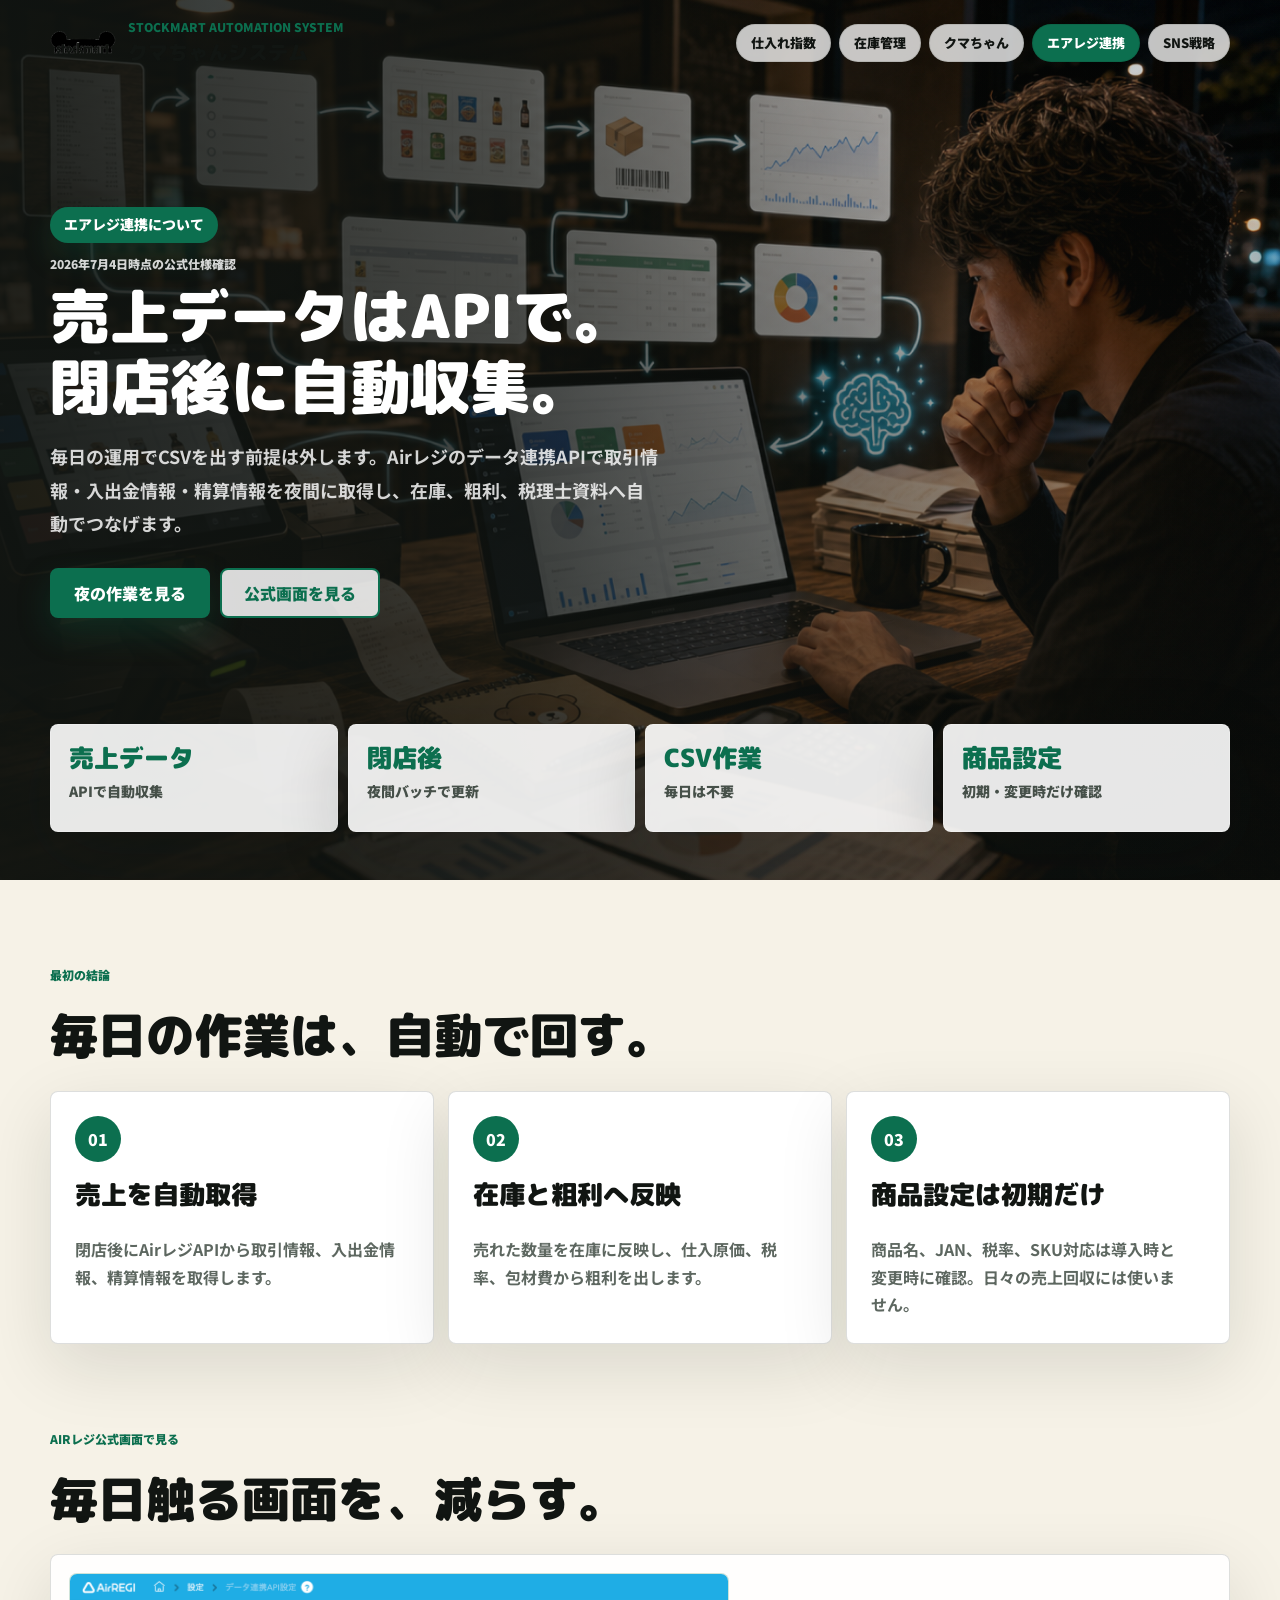
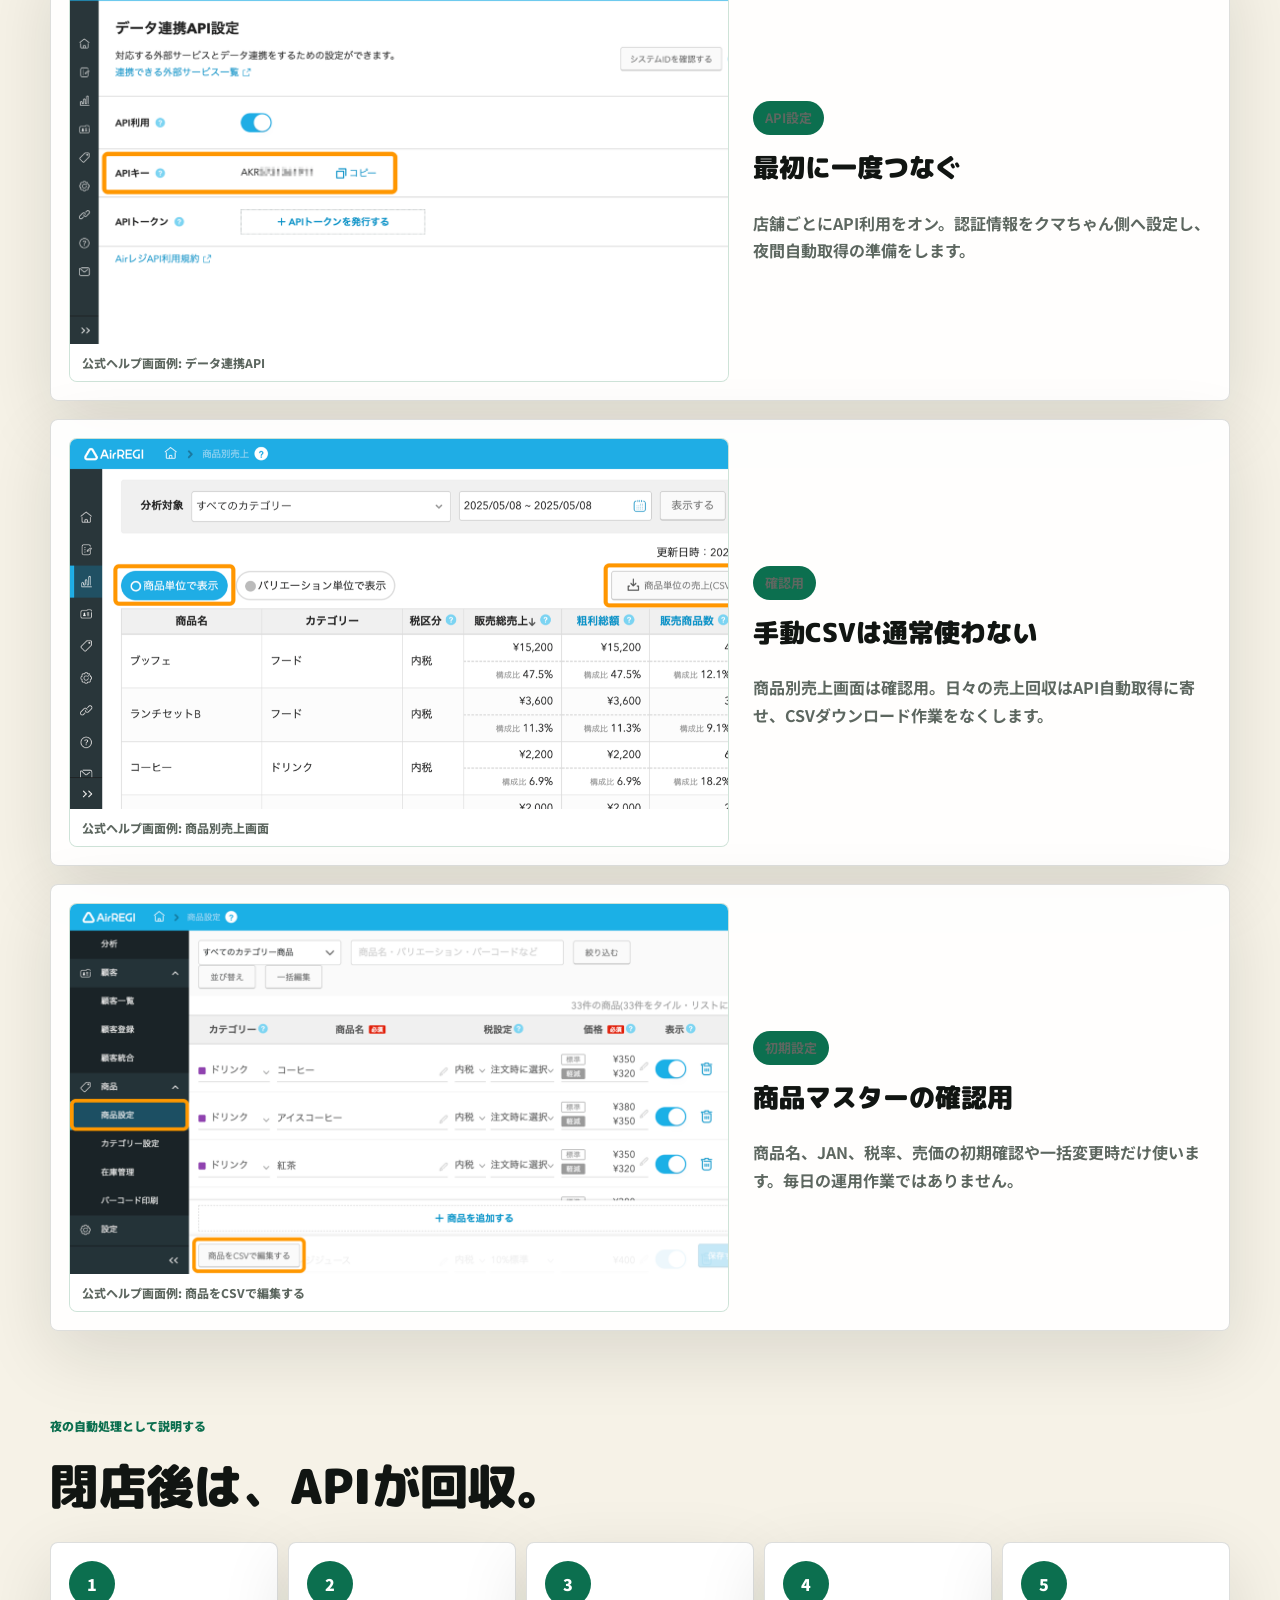
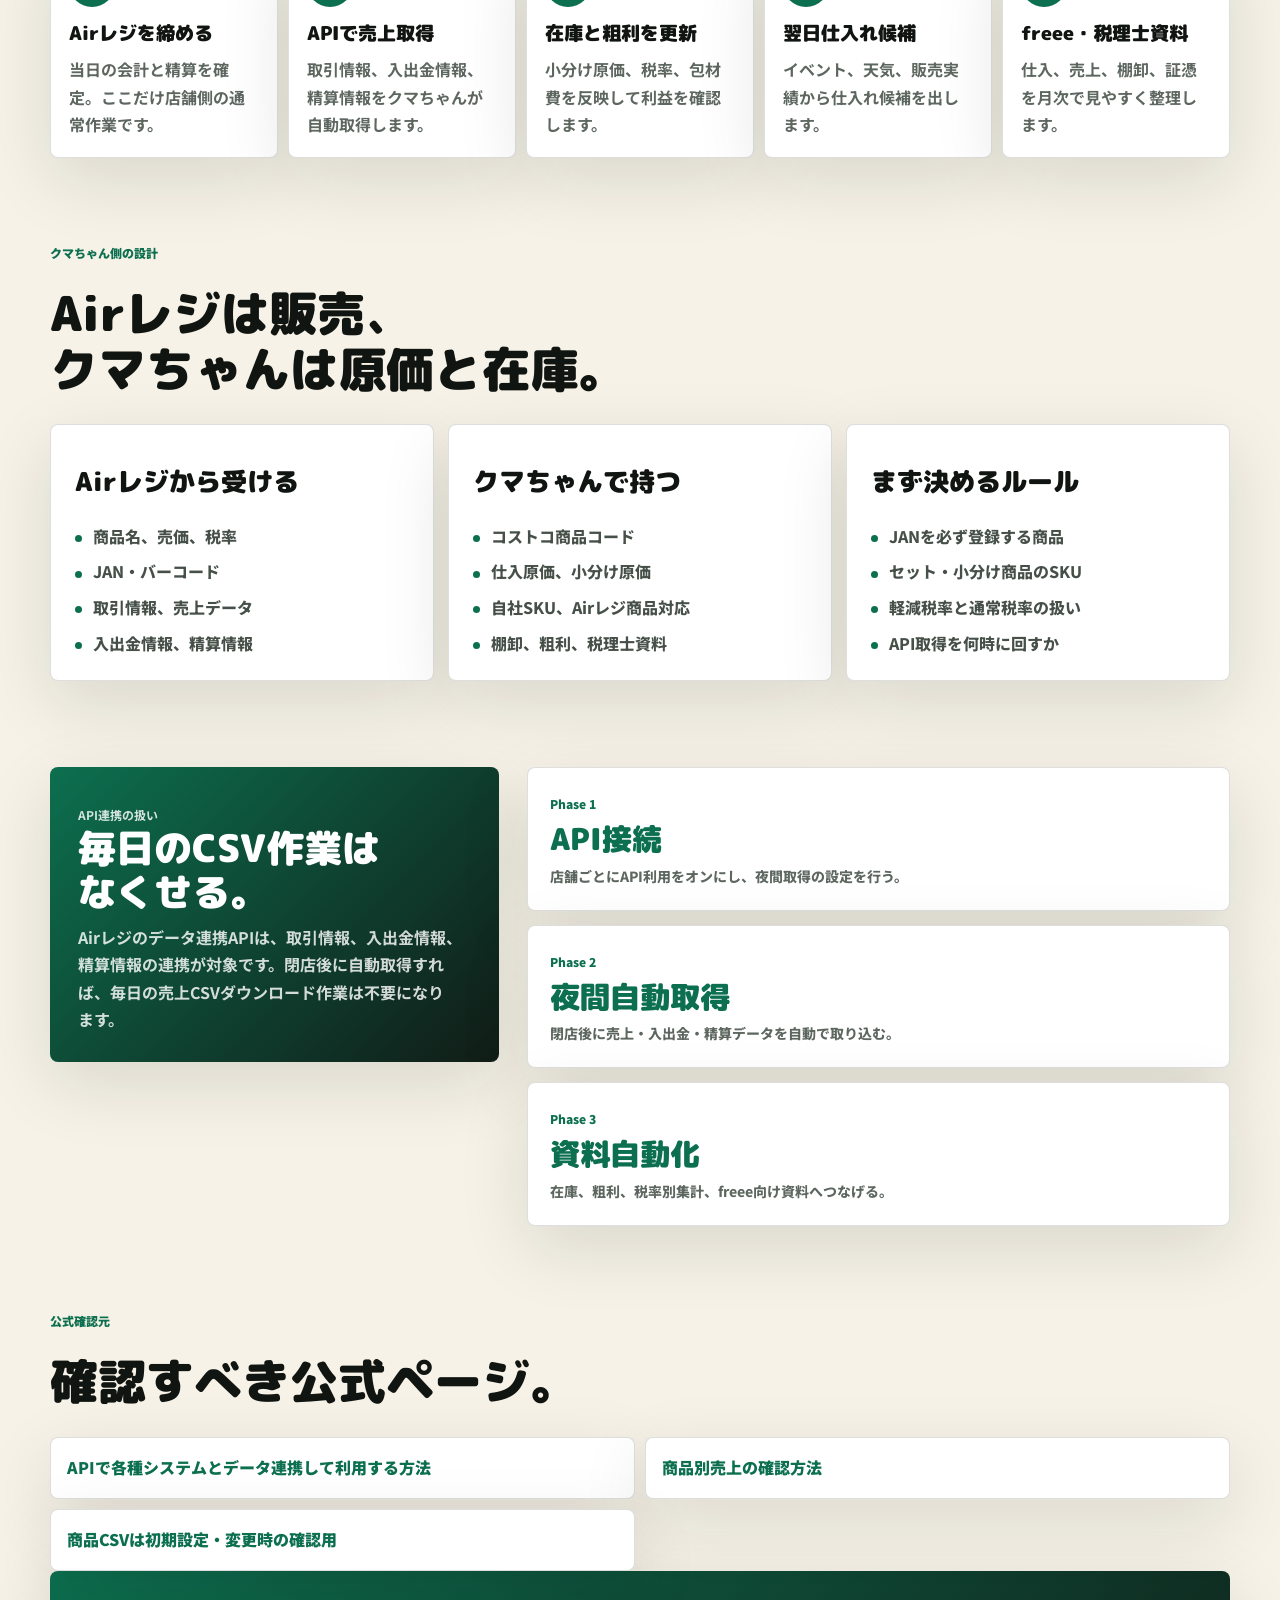
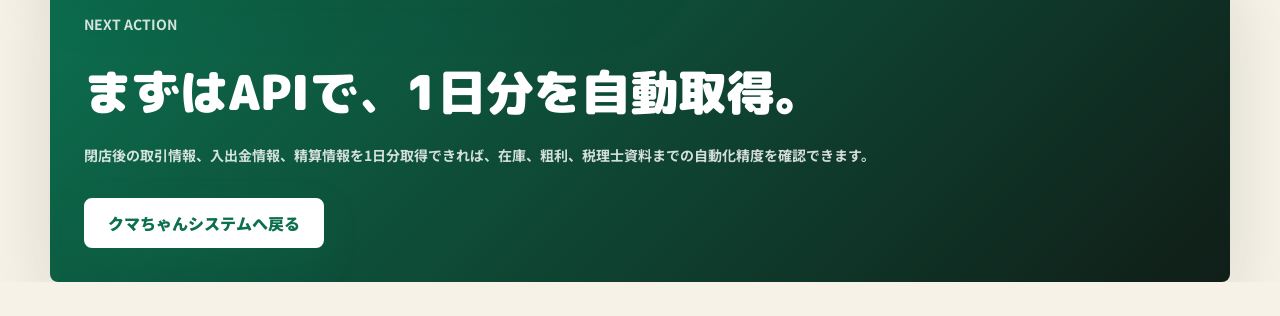
==== commit d2be63fb: "Add graphical SNS strategy report" ====
--- a/airregi-integration.html
+++ b/airregi-integration.html
@@ -30,6 +30,7 @@
           <a href="./ocr.html">在庫管理</a>
           <a href="./system-proposal.html">クマちゃん</a>
           <a class="is-active" href="./airregi-integration.html" aria-current="page">エアレジ連携</a>
+          <a href="./sns-strategy.html">SNS戦略</a>
         </nav>
       </header>
 
